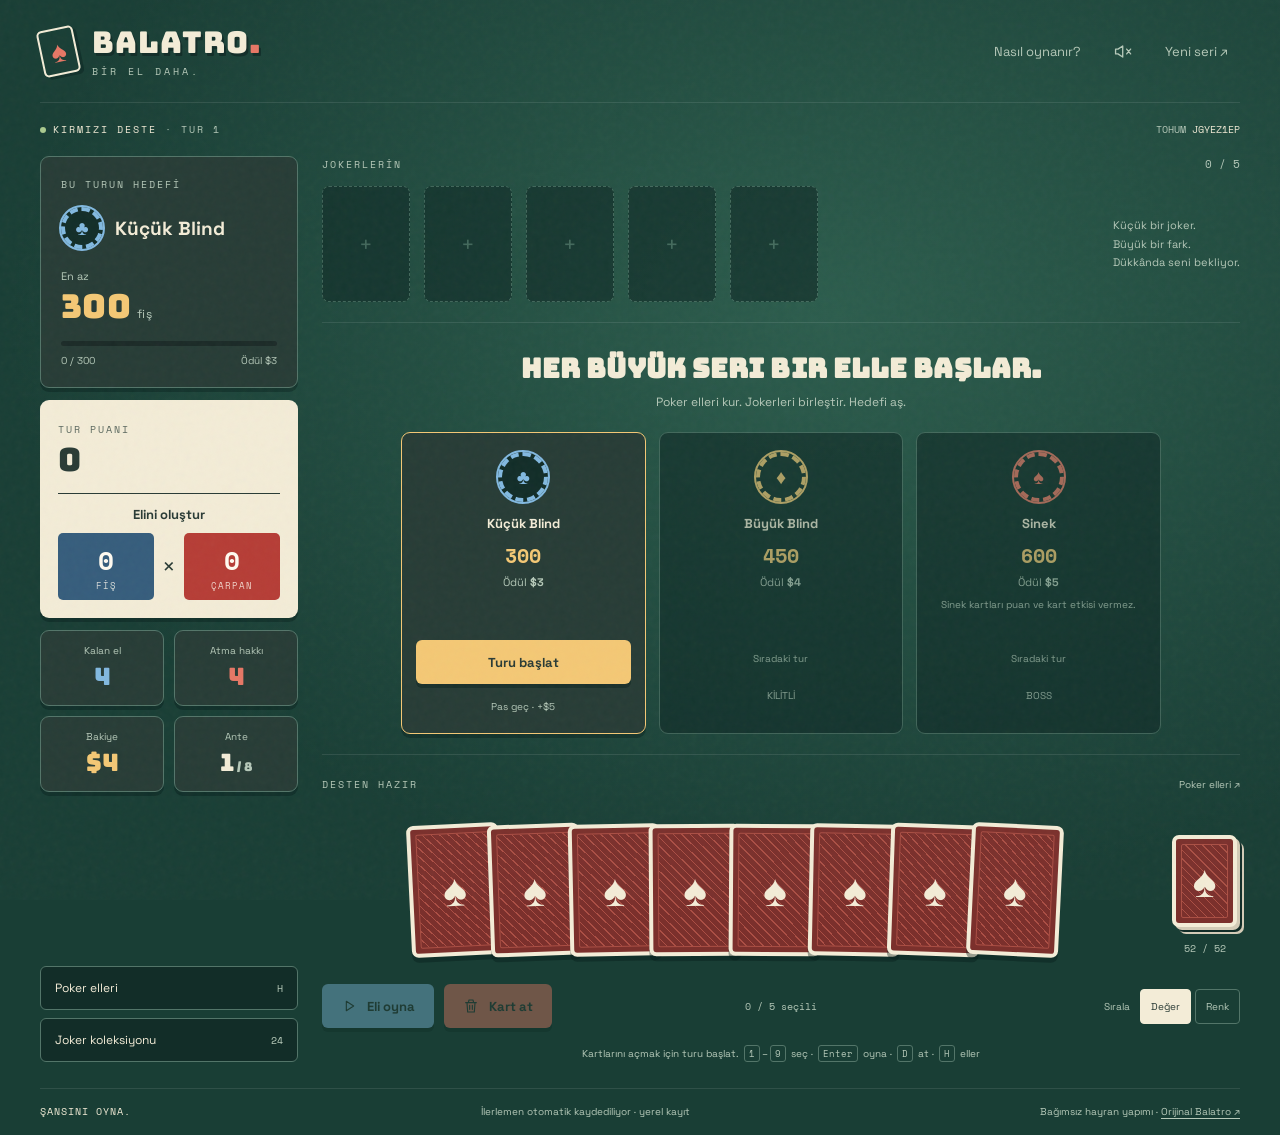
==== balatro/index.html @ d5868977 "Add Turkish Balatro-inspired game at /balatro" ====
<!doctype html>
<html lang="tr">
<head>
  <meta charset="utf-8">
  <meta name="viewport" content="width=device-width, initial-scale=1">
  <meta name="theme-color" content="#193e35">
  <meta name="description" content="Poker elleri kur, jokerleri birleştir, hedefleri aş. Balatro'dan esinlenen, Türkçe ve ücretsiz bir tarayıcı oyunu.">
  <title>Balatro — Bir el daha.</title>
  <link rel="icon" href="./favicon.svg" type="image/svg+xml">
  <link rel="preconnect" href="https://fonts.googleapis.com">
  <link rel="preconnect" href="https://fonts.gstatic.com" crossorigin>
  <link href="https://fonts.googleapis.com/css2?family=Bungee&family=Space+Grotesk:wght@400;500;600;700&family=Space+Mono:wght@400;700&display=swap" rel="stylesheet">
  <link rel="stylesheet" href="./style.css">
  <script type="module" src="./app.js"></script>
</head>
<body>
  <div class="grain" aria-hidden="true"></div>
  <div id="app"></div>
  <div id="toast" role="status" aria-live="polite"></div>
  <dialog id="modal" aria-labelledby="modal-title"></dialog>
  <noscript>Oynamak için tarayıcında JavaScript'i etkinleştir.</noscript>
</body>
</html>
---- balatro/style.css ----
/* Hallmark · genre: playful · structure: game table · theme: bespoke felt & paper
 * audience: poker roguelike players · use: play a run · tone: tactile arcade
 * pre-emit critique: P4 H5 E4 S5 R4 V5 */
:root {
  --color-bg: #193e35; --color-felt: #245245; --color-felt-light: #2c5d4d; --color-deep: #122d28;
  --color-panel: #273c36; --color-panel-dark: #1b2a27; --color-border: #537569; --color-line: #ffffff19;
  --color-paper: #f3ecd7; --color-paper-dim: #d3cbb7; --color-ink: #293b35; --color-muted: #b6c9b9;
  --color-coral: #e67765; --color-red: #b63d36; --color-red-deep: #7b302c; --color-blue: #82b9e0;
  --color-blue-deep: #365d7c; --color-gold: #f4c875; --color-gold-deep: #8a6232; --color-green: #a9c98e;
  --color-green-deep: #415d42; --color-violet: #baabd8; --color-violet-deep: #5e4c78;
  --color-shadow: #061b1860; --color-modal: #10221de6; --color-white: #fffaf0;
  --font-display: 'Bungee', 'Arial Black', sans-serif; --font-body: 'Space Grotesk', 'Segoe UI', sans-serif;
  --font-mono: 'Space Mono', Consolas, monospace; --radius: 9px; --ease: cubic-bezier(.2,.7,.3,1);
}
* { box-sizing: border-box; }
html, body { margin: 0; min-height: 100%; overflow-x: clip; }
body { background: var(--color-bg); color: var(--color-paper); font-family: var(--font-body); font-size: 15px; }
body::before { content: ''; position: fixed; inset: 0; z-index: -1; background: radial-gradient(ellipse at 65% 35%, var(--color-felt-light), var(--color-bg) 70%); }
.grain { position: fixed; inset: 0; pointer-events: none; opacity: .06; z-index: 20; background-image: url("data:image/svg+xml,%3Csvg viewBox='0 0 180 180' xmlns='http://www.w3.org/2000/svg'%3E%3Cfilter id='n'%3E%3CfeTurbulence type='fractalNoise' baseFrequency='.8' numOctaves='3' stitchTiles='stitch'/%3E%3C/filter%3E%3Cpath fill='white' filter='url(%23n)' opacity='.6' d='M0 0h180v180H0z'/%3E%3C/svg%3E"); }
button, input { font: inherit; }
button { cursor: pointer; -webkit-tap-highlight-color: transparent; }
button:disabled { cursor: not-allowed; opacity: .42; }
button:focus-visible, a:focus-visible, input:focus-visible { outline: 3px solid var(--color-gold); outline-offset: 5px; }
button { transition: background .18s, transform .18s var(--ease), box-shadow .18s; }
button:active:not(:disabled) { transform: translateY(2px); }
a { color: inherit; }
h1, h2, h3, p { margin: 0; }
h1, h2, h3 { font-style: normal; overflow-wrap: anywhere; }
svg { display: block; }
.shell { max-width: 1500px; margin: auto; padding: 24px 40px 16px; min-height: 100svh; display: flex; flex-direction: column; }
.topbar { display: flex; align-items: center; justify-content: space-between; gap: 20px; padding-bottom: 23px; border-bottom: 1px solid var(--color-line); }
.brand { display: flex; align-items: center; gap: 15px; }
.brand-mark { width: 37px; height: 47px; border: 2px solid var(--color-paper); border-radius: 5px; transform: rotate(-12deg); display: grid; place-items: center; font-size: 29px; color: var(--color-coral); box-shadow: 3px 3px 0 var(--color-shadow); }
.wordmark { font-family: var(--font-display); font-size: 30px; letter-spacing: 1px; line-height: 1.2; text-shadow: 2px 3px 0 var(--color-deep); }
.brand-sub { font-family: var(--font-mono); font-size: 10px; letter-spacing: 3px; color: var(--color-muted); margin-top: 4px; }
.top-actions { display: flex; align-items: center; gap: 8px; }
.mobile-label { display: none; }
.top-link { border: none; background: none; color: var(--color-muted); padding: 10px 12px; min-height: 44px; font-size: 13px; white-space: nowrap; }
.top-link:hover { color: var(--color-paper); background: var(--color-line); border-radius: 5px; }
.top-link.icon-btn { display: grid; place-items: center; width: 44px; padding: 10px; }
.top-link svg { width: 19px; height: 19px; }
.live-dot { display: inline-block; width: 6px; height: 6px; border-radius: 50%; background: var(--color-green); margin-right: 7px; }
.runbar { display: flex; align-items: center; justify-content: space-between; gap: 12px; padding: 19px 0; font-size: 12px; }
.eyebrow { color: var(--color-muted); font-family: var(--font-mono); font-size: 10px; letter-spacing: 2px; text-transform: uppercase; }
.runbar .seed { color: var(--color-muted); font-family: var(--font-mono); font-size: 10px; }
.runbar strong { color: var(--color-paper); font-weight: 500; }
.workspace { display: grid; grid-template-columns: 258px minmax(0, 1fr); gap: 24px; flex: 1; }
.sidebar { display: flex; flex-direction: column; gap: 12px; }
.panel { background: var(--color-panel); border: 1px solid var(--color-border); border-radius: var(--radius); box-shadow: 0 4px 0 var(--color-shadow); }
.blind-panel { padding: 20px; position: relative; overflow: hidden; }
.blind-label { font-family: var(--font-mono); font-size: 10px; letter-spacing: 2px; color: var(--color-muted); margin-bottom: 15px; }
.blind-title { display: flex; align-items: center; gap: 12px; font-size: 19px; font-weight: 700; margin-bottom: 20px; }
.chip { width: 42px; height: 42px; display: grid; place-items: center; border: 4px dashed currentColor; outline: 2px solid currentColor; border-radius: 50%; flex-shrink: 0; color: var(--color-blue); font-weight: 700; font-size: 20px; background: var(--color-deep); }
.chip.big { color: var(--color-gold); }
.chip.boss { color: var(--color-coral); }
.target-label { color: var(--color-muted); font-size: 11px; }
.target-number { font-family: var(--font-display); font-size: 33px; color: var(--color-gold); line-height: 1.4; letter-spacing: .3px; }
.target-number small { font: 12px var(--font-body); color: var(--color-muted); margin-left: 6px; }
.progress { height: 5px; border-radius: 8px; background: var(--color-panel-dark); overflow: hidden; margin: 12px 0 8px; }
.progress > div { height: 100%; background: var(--color-gold); width: var(--progress); transition: width .55s var(--ease); }
.progress-copy { display: flex; justify-content: space-between; color: var(--color-muted); font-size: 10px; }
.score-panel { background: var(--color-paper); color: var(--color-ink); border-radius: var(--radius); padding: 18px; box-shadow: 0 4px 0 var(--color-shadow); }
.score-panel .eyebrow { color: var(--color-ink); opacity: .75; }
.score-number { font-family: var(--font-display); font-size: 32px; margin: 2px 0 12px; line-height: 1.3; }
.hand-name { text-align: center; font-weight: 700; font-size: 13px; border-top: 1px solid var(--color-ink); padding-top: 12px; }
.hand-name span { opacity: .6; font-size: 10px; margin-left: 4px; }
.formula { display: grid; grid-template-columns: minmax(0, 1fr) 22px minmax(0, 1fr); align-items: center; text-align: center; gap: 4px; margin-top: 10px; }
.formula .value { border-radius: 5px; background: var(--color-blue-deep); color: var(--color-white); font: 700 26px var(--font-mono); padding: 8px 2px; }
.formula .value.mult { background: var(--color-red); }
.formula small { display: block; font: 9px var(--font-mono); letter-spacing: 1px; opacity: .8; }
.formula .times { font-size: 22px; }
.resources { display: grid; grid-template-columns: repeat(2, minmax(0, 1fr)); gap: 10px; }
.resource { padding: 13px 12px; text-align: center; }
.resource .label { display: block; color: var(--color-muted); font-size: 10px; margin-bottom: 4px; }
.resource .number { font: 24px var(--font-display); color: var(--color-blue); }
.resource.discards .number { color: var(--color-coral); }
.resource.money .number { color: var(--color-gold); }
.resource.ante .number { color: var(--color-paper); }
.resource .number small { font-size: 12px; color: var(--color-muted); }
.side-bottom { margin-top: auto; padding-top: 10px; display: flex; flex-direction: column; gap: 8px; }
.outline-btn { color: var(--color-paper); border: 1px solid var(--color-border); background: var(--color-deep); border-radius: 6px; padding: 11px 14px; min-height: 44px; white-space: nowrap; font-size: 12px; display: flex; align-items: center; justify-content: space-between; gap: 12px; }
.outline-btn:hover { background: var(--color-panel); border-color: var(--color-muted); }
.outline-btn small { color: var(--color-muted); font-family: var(--font-mono); font-size: 10px; }
.table { display: flex; flex-direction: column; min-width: 0; }
.zone-header { display: flex; align-items: center; justify-content: space-between; gap: 12px; margin-bottom: 14px; }
.zone-header .count { font-family: var(--font-mono); font-size: 11px; color: var(--color-muted); }
.joker-zone { min-height: 162px; padding: 0 0 20px; border-bottom: 1px solid var(--color-line); }
.joker-row { display: flex; gap: 14px; align-items: stretch; }
.joker-slot { width: 88px; min-height: 116px; border: 1px dashed var(--color-border); border-radius: 7px; color: var(--color-border); display: grid; place-items: center; font-size: 22px; background: var(--color-deep); opacity: .65; }
.joker-card { width: 88px; height: 116px; border: 4px solid var(--color-paper); border-radius: 7px; position: relative; padding: 0; flex-shrink: 0; color: var(--color-ink); background: var(--art-light); box-shadow: 0 4px 0 var(--color-shadow); overflow: hidden; }
.joker-card:hover { transform: translateY(-6px) rotate(-2deg); }
.art-coral { --art-light: var(--color-coral); --art-dark: var(--color-red-deep); }
.art-blue { --art-light: var(--color-blue); --art-dark: var(--color-blue-deep); }
.art-gold { --art-light: var(--color-gold); --art-dark: var(--color-gold-deep); }
.art-green { --art-light: var(--color-green); --art-dark: var(--color-green-deep); }
.art-violet { --art-light: var(--color-violet); --art-dark: var(--color-violet-deep); }
.joker-art { width: 100%; height: 100%; color: var(--art-dark); }
.joker-card .joker-corner { position: absolute; left: 4px; top: 3px; font: 7px var(--font-mono); writing-mode: vertical-rl; letter-spacing: 1px; }
.joker-hint { margin-left: auto; align-self: center; max-width: 165px; color: var(--color-muted); font-size: 11px; line-height: 1.7; padding-left: 10px; }
.play-zone { flex: 1; min-height: 268px; display: flex; align-items: center; justify-content: center; padding: 27px 0 20px; position: relative; }
.blind-select { width: 100%; }
.section-heading { text-align: center; margin-bottom: 20px; }
.section-heading h1, .section-heading h2 { font-family: var(--font-display); font-size: 27px; letter-spacing: .1px; }
.section-heading p { font-size: 12px; color: var(--color-muted); margin-top: 7px; line-height: 1.6; }
.blind-options { display: grid; grid-template-columns: repeat(3, minmax(0, 1fr)); gap: 13px; max-width: 760px; margin: auto; }
.blind-option { border: 1px solid var(--color-border); border-radius: 9px; background: var(--color-deep); text-align: center; padding: 19px 14px 13px; position: relative; }
.blind-option.current { border-color: var(--color-gold); background: var(--color-panel); box-shadow: 0 4px 0 var(--color-shadow); }
.blind-option.future { opacity: .65; }
.blind-option.done { opacity: .5; }
.blind-option .chip { margin: 0 auto 13px; width: 50px; height: 50px; }
.blind-option h3 { font-size: 13px; font-weight: 700; }
.blind-option .blind-target { font-family: var(--font-mono); font-size: 20px; font-weight: 700; margin-top: 9px; color: var(--color-gold); }
.blind-option .blind-reward { color: var(--color-muted); font-size: 11px; margin: 5px 0 15px; }
.blind-option .boss-desc { font-size: 10px; line-height: 1.6; color: var(--color-muted); min-height: 33px; margin: -7px 0 10px; }
.btn { background: var(--color-paper); color: var(--color-ink); border: none; border-radius: 6px; min-height: 44px; padding: 11px 19px; font-weight: 700; font-size: 13px; white-space: nowrap; box-shadow: 0 4px 0 var(--color-shadow); display: inline-flex; align-items: center; justify-content: center; gap: 10px; }
.btn:hover:not(:disabled) { background: var(--color-white); transform: translateY(-2px); box-shadow: 0 6px 0 var(--color-shadow); }
.btn.primary { background: var(--color-gold); }
.btn.primary:hover:not(:disabled) { background: var(--color-paper); }
.btn.play { background: var(--color-blue); }
.btn.danger { background: var(--color-coral); }
.btn.full { width: 100%; }
.btn svg { width: 16px; height: 16px; }
.skip { min-height: 36px; padding: 8px 0 0; font-size: 10px; color: var(--color-muted); background: none; border: none; }
.skip:hover { color: var(--color-gold); }
.locked-label { font-size: 10px; padding: 12px 0; color: var(--color-muted); }
.play-watermark { position: absolute; opacity: .065; font: 170px var(--font-display); color: var(--color-paper); transform: rotate(-12deg); pointer-events: none; }
.playing-center { width: 100%; text-align: center; position: relative; }
.played-cards { display: flex; justify-content: center; gap: 9px; margin: 0 0 20px; }
.played-cards .playing-card { width: 77px; height: 108px; cursor: default; }
.center-prompt { font-family: var(--font-display); font-size: 23px; margin-bottom: 8px; }
.center-sub { font-size: 12px; color: var(--color-muted); line-height: 1.7; }
.score-pop { color: var(--color-gold); font-family: var(--font-display); font-size: 44px; animation: score-in .4s var(--ease); }
.last-hand { color: var(--color-muted); font-size: 12px; margin-top: 7px; }
.effects-list { display: flex; flex-wrap: wrap; justify-content: center; gap: 5px; margin: 12px auto; max-width: 600px; }
.effect-tag { font-family: var(--font-mono); font-size: 9px; color: var(--color-gold); border: 1px solid var(--color-border); border-radius: 4px; padding: 5px 8px; background: var(--color-deep); }
.boss-warning { padding: 9px 12px; border: 1px solid var(--color-coral); border-radius: 5px; color: var(--color-paper); font-size: 11px; text-align: center; margin-bottom: 20px; background: var(--color-deep); }
.hand-zone { border-top: 1px solid var(--color-line); padding-top: 17px; }
.hand-zone .zone-header { margin-bottom: 28px; }
.hand-wrap { display: flex; align-items: flex-end; justify-content: center; gap: 22px; }
.hand-cards { display: flex; align-items: center; justify-content: center; min-width: 0; flex: 1; padding: 0 10px 8px; }
.playing-card { --tilt: 0deg; width: 92px; height: 132px; border: 2px solid var(--color-paper-dim); border-radius: 7px; background: var(--color-paper); color: var(--color-ink); flex-shrink: 0; position: relative; box-shadow: 0 5px 0 var(--color-shadow); padding: 0; transform: translateY(0) rotate(var(--tilt)); user-select: none; transition: transform .2s var(--ease), box-shadow .2s; }
.hand-cards .playing-card + .playing-card { margin-left: -12px; }
.hand-cards .playing-card { flex-shrink: 1; min-width: 0; }
.playing-card.red { color: var(--color-red); }
.playing-card:hover:not(:disabled) { transform: translateY(-10px) rotate(var(--tilt)); z-index: 2; }
.playing-card.selected { transform: translateY(-22px) rotate(var(--tilt)); border-color: var(--color-gold); box-shadow: 0 0 0 2px var(--color-gold), 0 8px 0 var(--color-shadow); z-index: 3; }
.playing-card.selected:hover { transform: translateY(-25px) rotate(var(--tilt)); }
.card-corner { position: absolute; left: 7px; top: 5px; display: flex; flex-direction: column; align-items: center; font: 700 22px var(--font-mono); line-height: 1.1; }
.card-corner small { font-size: 16px; }
.card-corner.bottom { left: auto; top: auto; right: 7px; bottom: 5px; transform: rotate(180deg); }
.card-pip { position: absolute; inset: 0; display: grid; place-items: center; font-size: 48px; line-height: 1; pointer-events: none; }
.card-pip.face { font-family: var(--font-display); font-size: 39px; opacity: .9; }
.card-check { position: absolute; right: 5px; top: 5px; background: var(--color-gold); color: var(--color-ink); border-radius: 50%; width: 17px; height: 17px; display: grid; place-items: center; font-size: 11px; }
.playing-card.debuffed { filter: saturate(.1); background: var(--color-paper-dim); }
.debuff-line { position: absolute; left: 15%; top: 49%; width: 70%; height: 3px; background: var(--color-red); transform: rotate(-35deg); }
.enhancement { position: absolute; left: 0; bottom: 3px; width: 100%; text-align: center; font: 7px var(--font-mono); color: var(--color-ink); }
.playing-card.enhanced { border: 3px double var(--color-gold-deep); }
.card-back { background: var(--color-red-deep); border: 4px solid var(--color-paper); overflow: hidden; }
.card-back::before { content: ''; position: absolute; inset: 5px; border: 1px solid var(--color-coral); background: repeating-linear-gradient(45deg, transparent, transparent 5px, var(--color-coral) 5px, var(--color-coral) 6px); opacity: .45; border-radius: 2px; }
.card-back::after { content: '♠'; position: absolute; inset: 0; display: grid; place-items: center; font-size: 45px; color: var(--color-paper); }
.deck-pile { width: 71px; flex-shrink: 0; text-align: center; padding-bottom: 8px; }
.deck-pile .playing-card { width: 65px; height: 92px; box-shadow: 3px 3px 0 var(--color-paper-dim), 5px 5px 0 var(--color-deep), 7px 7px 0 var(--color-paper-dim); }
.deck-pile .deck-count { font: 10px var(--font-mono); color: var(--color-muted); margin-top: 14px; }
.deck-pile .playing-card:hover { transform: translateY(-3px); }
.hand-controls { display: grid; grid-template-columns: minmax(0, 1fr) auto minmax(0, 1fr); align-items: center; gap: 14px; padding: 20px 0 9px; }
.hand-actions { display: flex; gap: 10px; }
.hand-controls .selection-count { font: 10px var(--font-mono); color: var(--color-muted); white-space: nowrap; }
.sort-control { display: flex; justify-content: flex-end; align-items: center; gap: 4px; }
.sort-control span { font-size: 10px; color: var(--color-muted); margin-right: 6px; }
.sort-btn { background: none; color: var(--color-muted); border: 1px solid var(--color-border); border-radius: 4px; font-size: 10px; min-height: 35px; padding: 6px 10px; }
.sort-btn.active { color: var(--color-ink); background: var(--color-paper); border-color: var(--color-paper); }
.hint-line { font-size: 10px; text-align: center; color: var(--color-muted); margin: 8px 0 0; line-height: 1.7; }
kbd { font: 9px var(--font-mono); border: 1px solid var(--color-border); padding: 1px 4px; border-radius: 3px; margin: 0 2px; }
.footer { display: flex; align-items: center; justify-content: space-between; gap: 12px; border-top: 1px solid var(--color-line); padding-top: 15px; margin-top: 26px; color: var(--color-muted); font-size: 10px; }
.footer a { text-underline-offset: 3px; }
.footer .tagline { font-family: var(--font-mono); letter-spacing: 1px; color: var(--color-paper); }
.settlement { width: min(360px, 100%); text-align: center; }
.settlement h2 { font: 27px var(--font-display); color: var(--color-gold); margin-bottom: 5px; }
.settlement .receipt { padding: 17px 0; margin: 14px 0; border-top: 1px dashed var(--color-border); border-bottom: 1px dashed var(--color-border); }
.receipt-row { display: flex; justify-content: space-between; padding: 6px 0; font-size: 13px; }
.receipt-row span { color: var(--color-muted); }
.receipt-row.total { border-top: 1px solid var(--color-border); margin-top: 10px; padding-top: 13px; font-size: 20px; font-weight: 700; color: var(--color-gold); }
.receipt-row.total span { color: var(--color-paper); font-size: 13px; align-self: center; }
.shop { width: 100%; align-self: start; }
.shop-heading { display: flex; justify-content: space-between; align-items: center; gap: 10px; margin-bottom: 20px; }
.shop-heading h2 { font: 27px var(--font-display); }
.shop-heading p { color: var(--color-muted); font-size: 11px; margin-top: 5px; }
.shop-actions { display: flex; gap: 8px; }
.shop-grid { display: grid; grid-template-columns: repeat(3, minmax(0, 1fr)); gap: 12px; }
.shop-item { background: var(--color-deep); border: 1px solid var(--color-border); border-radius: 7px; padding: 13px; display: flex; flex-direction: column; align-items: center; min-width: 0; text-align: center; }
.shop-item .joker-card { width: 72px; height: 96px; margin: 2px 0 10px; }
.shop-item h3 { font-size: 12px; margin-bottom: 5px; }
.shop-item p { color: var(--color-muted); font-size: 10px; line-height: 1.6; flex: 1; margin-bottom: 10px; }
.shop-item .btn { min-height: 37px; font-size: 11px; padding: 8px 12px; width: 100%; }
.shop-item.sold { opacity: .4; }
.item-art { height: 96px; width: 72px; margin: 2px 0 10px; display: grid; place-items: center; border-radius: 6px; background: var(--color-blue-deep); border: 3px solid var(--color-paper); color: var(--color-paper); position: relative; overflow: hidden; }
.planet-art::before { content: ''; width: 40px; height: 40px; border-radius: 50%; border: 2px solid var(--color-gold); box-shadow: inset -12px -4px 0 var(--color-deep); background: var(--color-coral); }
.planet-art::after { content: ''; position: absolute; width: 62px; height: 16px; border: 2px solid var(--color-gold); border-radius: 50%; transform: rotate(-30deg); }
.tarot-art { background: var(--color-violet-deep); font: 25px var(--font-display); color: var(--color-gold); border: 4px double var(--color-gold); }
.tarot-art::after { content: '✦'; position: absolute; top: 5px; left: 7px; font-size: 12px; }
.voucher-art { background: var(--color-gold); color: var(--color-ink); border: 2px dashed var(--color-gold-deep); font: 30px var(--font-display); }
.pack-art { background: var(--color-red-deep); border: 3px double var(--color-gold); font: 36px var(--font-display); color: var(--color-gold); transform: rotate(4deg); }
.end-state { text-align: center; max-width: 500px; }
.end-state h2 { font: 42px var(--font-display); color: var(--color-coral); }
.end-state.win h2 { color: var(--color-gold); }
.end-state p { color: var(--color-muted); font-size: 13px; margin: 12px 0 22px; line-height: 1.8; }
.end-stats { display: flex; gap: 24px; justify-content: center; margin: 0 0 25px; }
.end-stat strong { display: block; font: 22px var(--font-mono); color: var(--color-gold); }
.end-stat span { font-size: 10px; color: var(--color-muted); }
dialog { color: var(--color-paper); background: var(--color-panel-dark); border: 1px solid var(--color-border); border-radius: 12px; padding: 0; width: min(720px, calc(100% - 28px)); max-height: min(85svh, 850px); box-shadow: 0 25px 100px var(--color-shadow); }
dialog::backdrop { background: var(--color-modal); }
.modal-head { padding: 22px 26px 15px; border-bottom: 1px solid var(--color-line); display: flex; justify-content: space-between; align-items: center; gap: 15px; position: sticky; top: 0; background: var(--color-panel-dark); z-index: 5; }
.modal-head h2 { font: 21px var(--font-display); }
.close-btn { background: var(--color-panel); border: 1px solid var(--color-border); color: var(--color-paper); border-radius: 5px; width: 44px; height: 44px; font-size: 25px; flex-shrink: 0; }
.modal-body { padding: 24px 26px; }
.modal-body > p { font-size: 13px; line-height: 1.8; color: var(--color-muted); margin-bottom: 18px; }
.help-steps { display: grid; gap: 20px; }
.help-step { display: grid; grid-template-columns: 32px minmax(0, 1fr); gap: 15px; }
.help-step > span { width: 32px; height: 32px; border: 1px solid var(--color-border); border-radius: 50%; display: grid; place-items: center; color: var(--color-gold); font-family: var(--font-mono); }
.help-step h3 { font-size: 15px; margin-bottom: 5px; }
.help-step p { color: var(--color-muted); font-size: 12px; line-height: 1.8; }
.help-step b { color: var(--color-paper); }
.help-formula { text-align: center; font: 22px var(--font-display); color: var(--color-gold); padding: 22px 0; }
.hands-table { width: 100%; border-collapse: collapse; font-size: 12px; }
.hands-table th { text-align: left; color: var(--color-muted); font-weight: 400; font-size: 10px; padding: 0 6px 12px; }
.hands-table td { border-top: 1px solid var(--color-line); padding: 12px 6px; }
.hands-table .hand-example { font: 10px var(--font-mono); color: var(--color-muted); }
.hands-table .level { font: 10px var(--font-mono); color: var(--color-gold); }
.deck-choice { display: grid; grid-template-columns: repeat(2, minmax(0, 1fr)); gap: 12px; margin-bottom: 22px; }
.deck-option { min-height: 100px; border: 1px solid var(--color-border); border-radius: 7px; background: var(--color-panel); color: var(--color-paper); display: flex; align-items: center; text-align: left; gap: 15px; padding: 16px; }
.deck-option.active { border: 2px solid var(--color-gold); padding: 15px; }
.mini-deck { width: 33px; height: 48px; border: 3px solid var(--color-paper); background: var(--art-dark); color: var(--art-light); border-radius: 4px; display: grid; place-items: center; font-size: 22px; flex-shrink: 0; box-shadow: 3px 3px 0 var(--color-shadow); }
.deck-option strong { font-size: 12px; display: block; }
.deck-option small { font-size: 10px; color: var(--color-muted); display: block; line-height: 1.7; margin-top: 6px; }
.form-label { display: block; font-size: 11px; color: var(--color-muted); margin: 0 0 8px; }
.seed-input { width: 100%; background: var(--color-deep); color: var(--color-paper); border: 1px solid var(--color-border); border-radius: 5px; min-height: 44px; padding: 12px; font-family: var(--font-mono); text-transform: uppercase; margin-bottom: 15px; }
.seed-input::placeholder { color: var(--color-muted); opacity: .7; }
.new-run-warning { font-size: 11px !important; margin-bottom: 15px !important; }
.collection { display: grid; grid-template-columns: repeat(3, minmax(0, 1fr)); gap: 12px; }
.collection-item { text-align: center; border: 1px solid var(--color-border); border-radius: 7px; padding: 15px 10px; }
.collection-item .joker-card { margin: 0 auto 10px; }
.collection-item h3 { font-size: 12px; margin-bottom: 5px; }
.collection-item p { color: var(--color-muted); font-size: 10px; line-height: 1.7; }
.collection-item .rarity { display: block; color: var(--color-gold); font-size: 9px; margin-top: 8px; }
.deck-preview { display: grid; grid-template-columns: repeat(8, minmax(0, 1fr)); gap: 8px; }
.deck-preview .playing-card { width: 100%; height: auto; aspect-ratio: .7; }
.deck-preview .card-corner { font-size: 14px; left: 4px; top: 4px; }
.deck-preview .card-corner small { font-size: 11px; }
.deck-preview .card-corner.bottom { right: 4px; bottom: 4px; left: auto; top: auto; }
.deck-preview .card-pip { font-size: 25px; }
.deck-preview .playing-card.drawn { opacity: .35; }
.modal-joker { display: flex; gap: 25px; align-items: center; }
.modal-joker .joker-card { width: 120px; height: 165px; flex-shrink: 0; }
.modal-joker p { color: var(--color-muted); font-size: 14px; line-height: 1.8; }
.joker-management { display: flex; gap: 8px; margin-top: 20px; flex-wrap: wrap; }
#toast { position: fixed; left: 50%; bottom: 30px; transform: translate(-50%, 30px); opacity: 0; pointer-events: none; background: var(--color-paper); color: var(--color-ink); border-radius: 6px; font-size: 13px; padding: 14px 22px; box-shadow: 0 8px 30px var(--color-shadow); z-index: 100; width: max-content; max-width: calc(100% - 30px); text-align: center; transition: opacity .2s, transform .2s; }
#toast.visible { opacity: 1; transform: translate(-50%, 0); }
.save-note { color: var(--color-muted); font-size: 10px; }
@keyframes score-in { from { transform: scale(.8) translateY(10px); opacity: 0; } to { transform: scale(1) translateY(0); opacity: 1; } }
@keyframes card-deal { from { transform: translateY(25px) rotate(5deg); opacity: 0; } to { transform: translateY(0) rotate(var(--tilt)); opacity: 1; } }
.dealing .playing-card { animation: card-deal .35s var(--ease) both; animation-delay: calc(var(--i) * 35ms); }
@media (min-width: 1500px) { .shell { padding-top: 38px; } .play-zone { min-height: 350px; } .playing-card { width: 101px; height: 145px; } }
@media (max-width: 1190px) { .shell { padding: 20px 24px 15px; } .workspace { grid-template-columns: 225px minmax(0, 1fr); gap: 20px; } .joker-hint { display: none; } .hand-cards .playing-card + .playing-card { margin-left: -25px; } .hand-controls { grid-template-columns: minmax(0, 1fr) auto; } .hand-controls .selection-count { display: none; } .hand-wrap { gap: 12px; } .playing-card { width: 81px; height: 119px; } .blind-option { padding-left: 10px; padding-right: 10px; } .blind-option .btn { padding: 10px 15px; } .joker-row { gap: 10px; } .joker-slot, .joker-card { width: 78px; min-height: 106px; height: 106px; } }
@media (max-width: 900px) { .workspace { grid-template-columns: 193px minmax(0, 1fr); gap: 15px; } .blind-panel { padding: 16px; } .blind-title { font-size: 16px; gap: 9px; } .target-number { font-size: 27px; } .joker-card, .joker-slot { width: 69px; height: 97px; min-height: 97px; } .joker-row { gap: 9px; flex-wrap: wrap; } .joker-zone { min-height: 140px; } .hand-cards .playing-card + .playing-card { margin-left: -38px; } .deck-pile { width: 48px; } .deck-pile .playing-card { width: 44px; height: 65px; } .deck-pile .playing-card::after { font-size: 28px; } .hand-controls .btn { padding: 11px 13px; font-size: 12px; } .sort-control span { display: none; } .blind-options { gap: 8px; } .blind-option .chip { width: 37px; height: 37px; font-size: 17px; } .blind-option h3 { font-size: 11px; } .blind-option .blind-target { font-size: 16px; } .blind-option .boss-desc { font-size: 9px; } .blind-option .btn { padding: 10px 9px; font-size: 11px; } .section-heading h1 { font-size: 22px; } .shop-grid { grid-template-columns: repeat(2, minmax(0, 1fr)); } .shop-heading { align-items: flex-start; } .shop-actions { flex-direction: column; } }
@media (max-width: 700px) {
  .desktop-label { display: none; } .mobile-label { display: inline; font-size: 18px; } .top-link[data-action="help"] { min-width: 32px; }
  .shell { padding: 16px 16px 14px; } .topbar { padding-bottom: 16px; gap: 8px; }
  .wordmark { font-size: 25px; } .brand-mark { width: 29px; height: 38px; font-size: 23px; } .brand { gap: 10px; } .brand-sub { font-size: 8px; letter-spacing: 2px; }
  .top-actions { gap: 0; } .top-link { padding: 9px; font-size: 11px; } .top-link.new-game { border: 1px solid var(--color-border); border-radius: 5px; margin-left: 3px; }
  .runbar { padding: 14px 0; } .runbar .seed { font-size: 9px; } .eyebrow { font-size: 9px; }
  .workspace { display: flex; flex-direction: column; gap: 19px; }
  .sidebar { display: grid; grid-template-columns: minmax(0, 1fr) minmax(0, 1fr); gap: 10px; }
  .blind-panel { padding: 12px 13px; grid-column: 1; grid-row: 1; }
  .blind-label { font-size: 8px; letter-spacing: 1.4px; margin-bottom: 8px; } .blind-title { font-size: 13px; gap: 8px; margin-bottom: 9px; }
  .blind-title .chip { width: 26px; height: 26px; border-width: 3px; font-size: 13px; outline-width: 1px; }
  .target-label { font-size: 9px; } .target-number { font-size: 23px; line-height: 1.4; } .target-number small { font-size: 9px; }
  .progress { margin: 7px 0 6px; height: 4px; } .progress-copy { font-size: 8px; }
  .score-panel { grid-column: 2; grid-row: 1; padding: 11px 12px; } .score-panel .eyebrow { font-size: 8px; }
  .score-number { font-size: 24px; margin: 0 0 5px; } .hand-name { padding-top: 6px; font-size: 10px; } .hand-name span { font-size: 8px; }
  .formula { margin-top: 7px; gap: 2px; grid-template-columns: minmax(0,1fr) 16px minmax(0,1fr); } .formula .value { font-size: 17px; padding: 4px 0; } .formula small { font-size: 7px; } .formula .times { font-size: 16px; }
  .resources { grid-column: 1 / -1; grid-template-columns: repeat(4, minmax(0, 1fr)); gap: 8px; }
  .resource { padding: 8px 5px; box-shadow: 0 3px 0 var(--color-shadow); } .resource .label { font-size: 9px; margin-bottom: 2px; } .resource .number { font-size: 20px; } .resource .number small { font-size: 10px; }
  .side-bottom { display: none; }
  .joker-zone { min-height: 0; padding-bottom: 16px; } .zone-header { margin-bottom: 10px; } .zone-header .count { font-size: 10px; }
  .joker-row { gap: 10px; flex-wrap: nowrap; } .joker-slot, .joker-card { width: 56px; height: 77px; min-height: 77px; border-radius: 5px; } .joker-card { border-width: 3px; } .joker-slot { font-size: 16px; }
  .joker-card .joker-corner { font-size: 5px; left: 1px; } .play-zone { min-height: 230px; padding: 20px 0 16px; }
  .section-heading { margin-bottom: 17px; } .section-heading h1, .section-heading h2 { font-size: 21px; } .section-heading p { font-size: 11px; }
  .blind-options { gap: 8px; } .blind-option { padding: 14px 7px 9px; border-radius: 7px; }
  .blind-option .chip { width: 34px; height: 34px; font-size: 15px; margin-bottom: 13px; } .blind-option h3 { font-size: 10px; } .blind-option .blind-target { font-size: 17px; margin-top: 8px; }
  .blind-option .blind-reward { font-size: 9px; margin-bottom: 10px; } .blind-option .boss-desc { display: none; } .blind-option .btn { font-size: 10px; min-height: 37px; width: 100%; padding: 8px 4px; }
  .skip { font-size: 9px; min-height: 35px; } .locked-label { font-size: 9px; padding: 11px 0; }
  .hand-zone { padding-top: 13px; } .hand-zone .zone-header { margin-bottom: 30px; }
  .hand-wrap { gap: 9px; } .playing-card { width: 65px; height: 96px; border-radius: 5px; } .hand-cards { padding-left: 0; padding-right: 0; }
  .hand-cards .playing-card + .playing-card { margin-left: -30px; } .card-corner { font-size: 16px; left: 5px; top: 4px; } .card-corner small { font-size: 12px; }
  .card-corner.bottom { right: 5px; bottom: 4px; } .card-pip { font-size: 34px; } .card-pip.face { font-size: 28px; } .card-check { width: 13px; height: 13px; font-size: 9px; right: 3px; top: 3px; }
  .deck-pile { width: 39px; } .deck-pile .playing-card { width: 34px; height: 53px; border-width: 3px; } .deck-pile .deck-count { font-size: 8px; margin-top: 12px; }
  .deck-pile .playing-card::after { font-size: 22px; } .hand-controls { display: flex; flex-wrap: wrap; justify-content: space-between; gap: 12px; padding-top: 15px; }
  .hand-actions { gap: 8px; } .hand-controls .btn { min-height: 44px; font-size: 12px; padding: 10px 16px; } .sort-btn { font-size: 9px; min-height: 37px; padding: 6px 9px; }
  .hint-line { font-size: 9px; margin-top: 8px; } .desktop-hint { display: none; }
  .footer { margin-top: 20px; font-size: 9px; gap: 10px; align-items: flex-start; line-height: 1.7; } .footer .tagline { white-space: nowrap; font-size: 9px; } .footer .save-note { display: none; }
  .score-pop { font-size: 37px; } .center-prompt { font-size: 20px; } .center-sub { font-size: 11px; } .effects-list { gap: 4px; } .effect-tag { font-size: 8px; padding: 4px 6px; }
  .boss-warning { font-size: 10px; margin-bottom: 15px; } .settlement { max-width: 300px; } .settlement h2 { font-size: 24px; }
  .shop-heading h2 { font-size: 21px; } .shop-heading p { font-size: 10px; } .shop-actions .btn { padding: 9px 12px; font-size: 11px; min-height: 37px; }
  .shop-grid { gap: 10px; } .shop-item { padding: 12px; } .shop-item .joker-card { width: 68px; height: 92px; }
  .modal-head { padding: 15px 17px 12px; } .modal-head h2 { font-size: 18px; } .modal-body { padding: 20px 17px; }
  .deck-choice { gap: 10px; } .deck-option { padding: 12px; gap: 10px; } .deck-option.active { padding: 11px; } .deck-option strong { font-size: 11px; } .deck-option small { font-size: 9px; } .mini-deck { width: 27px; height: 41px; }
  .collection { grid-template-columns: repeat(2, minmax(0, 1fr)); gap: 10px; } .collection-item .joker-card { width: 70px; height: 96px; }
  .hands-table { font-size: 10px; } .hands-table th { font-size: 9px; } .hands-table .hand-example { font-size: 8px; } .hands-table td { padding: 11px 4px; }
  .deck-preview { grid-template-columns: repeat(6, minmax(0, 1fr)); gap: 6px; } .modal-joker { gap: 17px; } .modal-joker .joker-card { width: 100px; height: 140px; } .modal-joker p { font-size: 12px; }
  .end-state h2 { font-size: 30px; } .end-stats { gap: 18px; } .end-stat strong { font-size: 19px; }
}
@media (max-width: 374px) { .shell { padding: 12px 12px 14px; } .wordmark { font-size: 21px; } .brand-mark { display: none; } .top-link { padding: 8px 7px; } .top-link.icon-btn { width: 36px; padding: 8px; } .joker-row { gap: 7px; } .joker-slot,.joker-card { width: 52px; height: 73px; min-height: 73px; } .hand-cards .playing-card + .playing-card { margin-left: -35px; } .hand-controls { justify-content: center; } .hand-controls .btn { padding: 10px 20px; } .sort-control { width: 100%; justify-content: center; } .sort-control span { display: inline; } .target-number { font-size: 21px; } .blind-title { font-size: 12px; } .blind-option h3 { font-size: 9px; } .deck-option { flex-direction: column; text-align: center; } }
@media (prefers-reduced-motion: reduce) { *, *::before, *::after { animation: none !important; transition: none !important; scroll-behavior: auto !important; } }
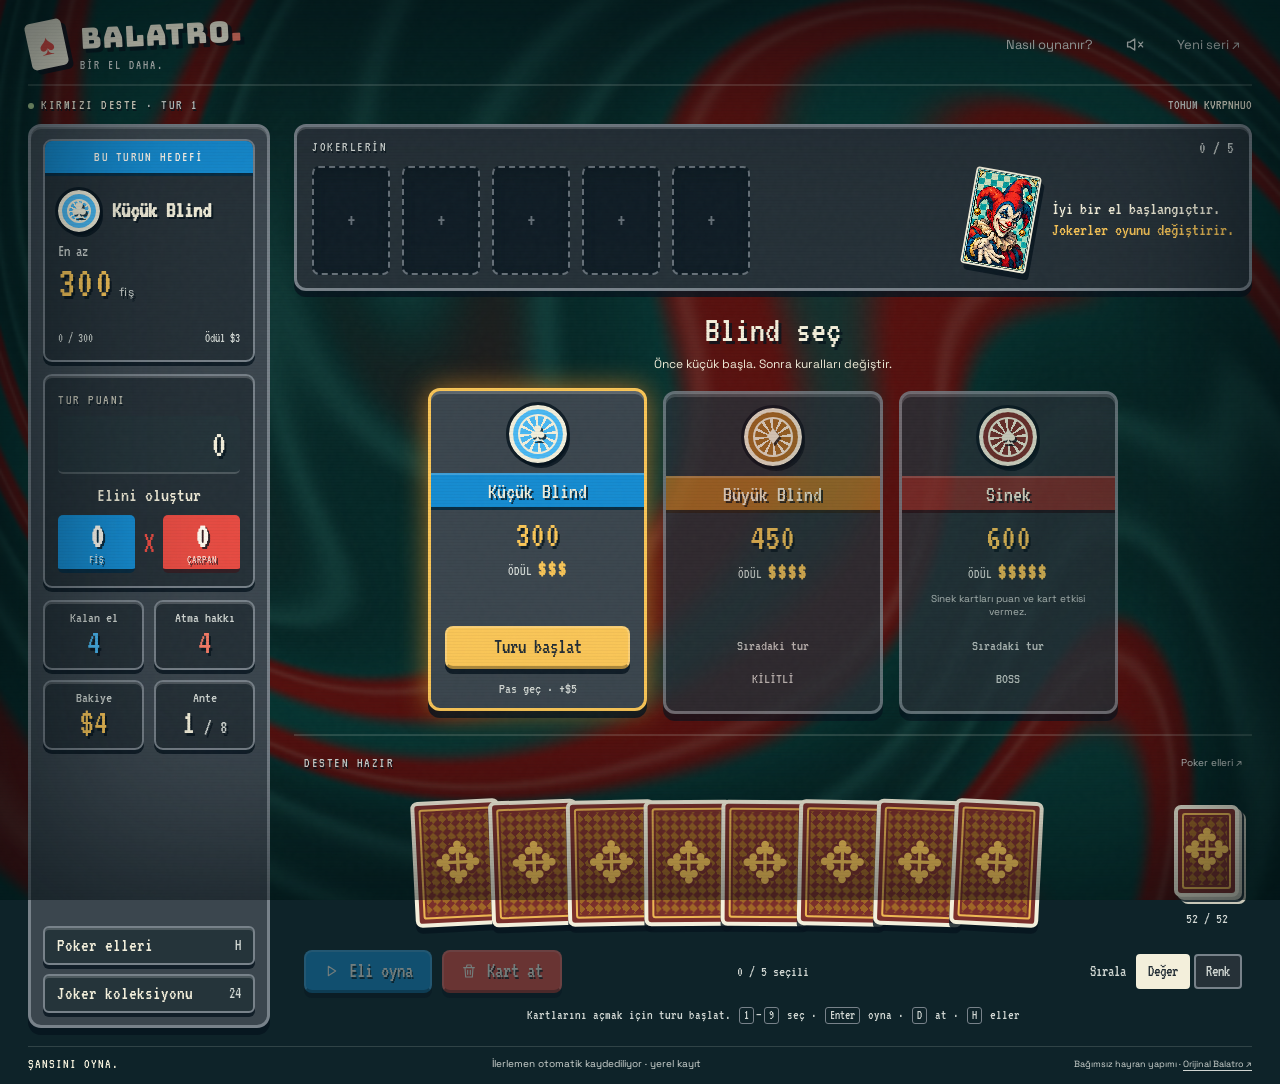
==== commit 4ba36343: "Upgrade Balatro with generated pixel card artwork and animated retro visuals" ====
--- a/balatro/index.html
+++ b/balatro/index.html
@@ -9,11 +9,16 @@
   <link rel="icon" href="./favicon.svg" type="image/svg+xml">
   <link rel="preconnect" href="https://fonts.googleapis.com">
   <link rel="preconnect" href="https://fonts.gstatic.com" crossorigin>
-  <link href="https://fonts.googleapis.com/css2?family=Bungee&family=Space+Grotesk:wght@400;500;600;700&family=Space+Mono:wght@400;700&display=swap" rel="stylesheet">
-  <link rel="stylesheet" href="./style.css">
-  <script type="module" src="./app.js"></script>
+  <link href="https://fonts.googleapis.com/css2?family=Bungee&family=Space+Grotesk:wght@400;500;600;700&family=Space+Mono:wght@400;700&family=VT323&display=swap" rel="stylesheet">
+  <link rel="preload" href="./assets/jokers-atlas.webp" as="image" type="image/webp">
+  <link rel="preload" href="./assets/cards-atlas.webp" as="image" type="image/webp">
+  <link rel="stylesheet" href="./style.css?v=2">
+  <script type="module" src="./ambience.js?v=2"></script>
+  <script type="module" src="./app.js?v=2"></script>
 </head>
 <body>
+  <canvas id="plasma" aria-hidden="true"></canvas>
+  <div class="crt" aria-hidden="true"></div>
   <div class="grain" aria-hidden="true"></div>
   <div id="app"></div>
   <div id="toast" role="status" aria-live="polite"></div>
--- a/balatro/style.css
+++ b/balatro/style.css
@@ -311,3 +311,239 @@
 }
 @media (max-width: 374px) { .shell { padding: 12px 12px 14px; } .wordmark { font-size: 21px; } .brand-mark { display: none; } .top-link { padding: 8px 7px; } .top-link.icon-btn { width: 36px; padding: 8px; } .joker-row { gap: 7px; } .joker-slot,.joker-card { width: 52px; height: 73px; min-height: 73px; } .hand-cards .playing-card + .playing-card { margin-left: -35px; } .hand-controls { justify-content: center; } .hand-controls .btn { padding: 10px 20px; } .sort-control { width: 100%; justify-content: center; } .sort-control span { display: inline; } .target-number { font-size: 21px; } .blind-title { font-size: 12px; } .blind-option h3 { font-size: 9px; } .deck-option { flex-direction: column; text-align: center; } }
 @media (prefers-reduced-motion: reduce) { *, *::before, *::after { animation: none !important; transition: none !important; scroll-behavior: auto !important; } }
+
+/* Visual edition 2 · original generated pixel illustrations, plasma & CRT. */
+:root {
+  --color-bg: #0e2329; --color-felt: #204c4b; --color-felt-light: #37665d;
+  --color-panel: #3b464e; --color-panel-dark: #263138; --color-deep: #25343a;
+  --color-border: #78828a; --color-line: #d5e0d52c; --color-muted: #d0d6d2;
+  --color-paper: #f3efdb; --color-paper-dim: #c7c6b7; --color-ink: #222d35;
+  --color-coral: #f27a66; --color-red: #e74c43; --color-blue: #4ab8f2; --color-blue-deep: #168cd1;
+  --color-gold: #f9c658; --color-gold-deep: #a46e27; --color-shadow: #07151ecc;
+  --color-rim: #ffffff30; --color-dark-rim: #00000050; --color-crt-line: #00000008;
+  --color-vignette: #010b10b0; --font-display: 'VT323', Consolas, monospace;
+  --font-mono: 'VT323', Consolas, monospace; --font-logo: 'Bungee', 'Arial Black', sans-serif;
+}
+body { font-size: 15px; }
+body::before { z-index: -2; background: conic-gradient(from 30deg at 65% 50%, var(--color-bg), var(--color-felt), var(--color-red-deep), var(--color-felt), var(--color-bg)); }
+#plasma { position: fixed; inset: 0; width: 100%; height: 100%; z-index: -1; opacity: 0; transition: opacity .8s; pointer-events: none; }
+#plasma.ready { opacity: 1; }
+.crt { position: fixed; inset: 0; pointer-events: none; z-index: 21; background: repeating-linear-gradient(0deg, var(--color-crt-line) 0px, var(--color-crt-line) 1px, transparent 1px, transparent 3px); box-shadow: inset 0 0 180px 30px var(--color-vignette); }
+.grain { opacity: .035; }
+.shell { padding: 18px 28px 13px; max-width: 1440px; }
+.topbar { padding-bottom: 12px; border-bottom: 2px solid var(--color-line); }
+.wordmark { font-family: var(--font-logo); font-size: 29px; text-shadow: 3px 4px 0 var(--color-shadow); transform: rotate(-3deg); }
+.brand-sub { font-size: 13px; letter-spacing: 2px; margin-top: 6px; }
+.brand-mark { box-shadow: 4px 5px 0 var(--color-shadow); background: var(--color-paper); color: var(--color-red); border-color: var(--color-paper); }
+.runbar { padding: 12px 0; }
+.runbar .seed { font-size: 14px; }
+.eyebrow { font-size: 14px; letter-spacing: 1.5px; text-shadow: 1px 2px 0 var(--color-shadow); }
+.workspace { grid-template-columns: 242px minmax(0, 1fr); gap: 24px; }
+.sidebar { padding: 12px; border-radius: 13px; border: 3px solid var(--color-border); background: var(--color-panel); box-shadow: 0 7px 0 var(--color-shadow), inset 0 2px 0 var(--color-rim); gap: 12px; }
+.panel { border: 2px solid var(--color-border); box-shadow: 0 4px 0 var(--color-shadow), inset 0 2px 0 var(--color-rim); }
+.blind-panel { background: var(--color-panel-dark); padding: 15px 13px; }
+.blind-label { background: var(--color-blue-deep); color: var(--color-white); margin: -15px -13px 14px; padding: 9px 12px; text-align: center; font-size: 14px; letter-spacing: 1.3px; border-bottom: 3px solid var(--color-shadow); }
+body[data-boss="true"] .blind-label { background: var(--color-red-deep); }
+.blind-title { font-family: var(--font-display); font-size: 23px; text-shadow: 2px 2px 0 var(--color-shadow); margin-bottom: 11px; }
+.target-label { font-family: var(--font-display); font-size: 16px; }
+.target-number { font-size: 44px; line-height: 1.1; text-shadow: 2px 3px 0 var(--color-shadow); }
+.target-number small { font-size: 12px; }
+.progress-copy { font-family: var(--font-mono); font-size: 13px; }
+.score-panel { background: var(--color-panel-dark); color: var(--color-paper); border: 2px solid var(--color-border); padding: 13px; box-shadow: 0 4px 0 var(--color-shadow), inset 0 2px 0 var(--color-rim); }
+.score-panel .eyebrow { color: var(--color-paper); font-size: 14px; }
+.score-number { text-align: right; background: var(--color-deep); border-radius: 5px; font-size: 40px; line-height: 1.1; margin: 8px 0 11px; padding: 6px 13px; text-shadow: 2px 3px 0 var(--color-shadow); border-bottom: 2px solid var(--color-rim); }
+.hand-name { font-family: var(--font-display); font-size: 20px; border-top: 0; padding-top: 0; font-weight: 400; }
+.hand-name span { color: var(--color-gold); font-size: 15px; opacity: 1; }
+.formula { margin-top: 10px; grid-template-columns: minmax(0,1fr) 20px minmax(0,1fr); }
+.formula .value { font-size: 35px; padding: 4px 2px; text-shadow: 2px 2px 0 var(--color-shadow); border-bottom: 4px solid var(--color-shadow); }
+.formula .value small { font-size: 11px; }
+.formula .times { color: var(--color-red); font: 36px var(--font-display); }
+.resource { background: var(--color-panel-dark); padding: 8px; }
+.resource .label { font-family: var(--font-mono); font-size: 15px; margin-bottom: 1px; }
+.resource .number { font-size: 34px; line-height: 1; text-shadow: 2px 3px 0 var(--color-shadow); }
+.resource .number small { font-size: 19px; }
+.side-bottom { gap: 9px; padding-top: 7px; }
+.outline-btn { font-family: var(--font-display); font-size: 19px; min-height: 39px; padding: 8px 12px; border: 2px solid var(--color-border); box-shadow: 0 4px 0 var(--color-shadow), inset 0 2px 0 var(--color-rim); }
+.outline-btn small { font-size: 16px; }
+.table { gap: 0; }
+.joker-zone { min-height: 166px; border-bottom: 0; padding: 12px 15px 13px; border: 3px solid var(--color-border); border-radius: 12px; background: var(--color-panel-dark); box-shadow: 0 6px 0 var(--color-shadow), inset 0 2px 0 var(--color-rim); }
+.zone-header { margin-bottom: 10px; }
+.zone-header .count { font-size: 17px; }
+.joker-row { gap: 12px; }
+.joker-slot { width: 78px; height: 109px; min-height: 109px; font-family: var(--font-display); background: var(--color-shadow); opacity: .8; border: 2px dashed var(--color-border); color: var(--color-border); box-shadow: inset 0 3px 10px var(--color-shadow); }
+.joker-card { width: 78px; height: 109px; border: 3px solid var(--color-paper); border-radius: 6px; overflow: hidden; box-shadow: 0 6px 0 var(--color-shadow); }
+.atlas-sprite { display: block; width: 100%; height: 100%; image-rendering: pixelated; pointer-events: none; }
+.joker-corner { display: none; }
+.blind-mascot { display: none; }
+.joker-card.rare::after { content: ''; position: absolute; inset: 0; pointer-events: none; background: linear-gradient(120deg, transparent 25%, var(--color-violet) 42%, var(--color-blue) 50%, var(--color-gold) 58%, transparent 75%); mix-blend-mode: screen; opacity: .17; transform: translateX(-50%); transition: transform .5s; }
+.joker-card.rare:hover::after { transform: translateX(50%); }
+.joker-card:hover { transform: translateY(-9px) rotate(-4deg) scale(1.05); box-shadow: 0 12px 0 var(--color-shadow); }
+.joker-hint { display: flex; gap: 18px; align-items: center; max-width: 270px; padding: 0; font-family: var(--font-display); font-size: 18px; line-height: 1.2; color: var(--color-paper); }
+.joker-hint strong { color: var(--color-gold); font-weight: 400; }
+.dealer-card { width: 66px; height: 98px; border: 2px solid var(--color-paper); transform: rotate(10deg); flex-shrink: 0; border-radius: 4px; box-shadow: 4px 6px 0 var(--color-shadow); }
+.play-zone { min-height: 240px; padding: 20px 8px 20px; }
+.section-heading { margin-bottom: 17px; }
+.section-heading h1, .section-heading h2 { font-size: 37px; font-weight: 400; line-height: 1; text-shadow: 3px 3px 0 var(--color-shadow); }
+.section-heading p { font-size: 12px; margin-top: 7px; color: var(--color-paper); }
+.blind-options { max-width: 690px; gap: 16px; }
+.blind-option { background: var(--color-panel); border: 3px solid var(--color-border); padding: 14px 14px 8px; border-radius: 12px; box-shadow: 0 7px 0 var(--color-shadow), inset 0 3px 0 var(--color-rim); }
+.blind-option.current { border-color: var(--color-gold); background: var(--color-panel); transform: translateY(-3px); box-shadow: 0 7px 0 var(--color-shadow), 0 0 28px var(--color-gold-deep), inset 0 3px 0 var(--color-rim); }
+.blind-option.future { opacity: .8; background: var(--color-panel-dark); }
+.blind-option .chip { width: 58px; height: 58px; margin-bottom: 10px; }
+.blind-option h3 { margin: 0 -14px; background: var(--color-blue-deep); border-top: 2px solid var(--color-rim); border-bottom: 3px solid var(--color-shadow); padding: 5px 2px; font: 22px var(--font-display); text-shadow: 2px 2px 0 var(--color-shadow); }
+.blind-option:nth-child(2) h3 { background: var(--color-gold-deep); }
+.blind-option:nth-child(3) h3 { background: var(--color-red-deep); }
+.blind-option .blind-target { font: 38px var(--font-display); margin-top: 6px; line-height: 1; text-shadow: 2px 3px 0 var(--color-shadow); }
+.blind-option .blind-reward { font: 14px var(--font-display); margin: 6px 0 10px; }
+.blind-reward strong { color: var(--color-gold); letter-spacing: 2px; font-size: 19px; }
+.blind-option .boss-desc { min-height: 27px; font-size: 10px; line-height: 1.35; margin: 0 0 10px; }
+.locked-label { font: 15px var(--font-display); padding: 9px 0; }
+.skip { font: 15px var(--font-display); min-height: 31px; }
+.chip { --chip-color: var(--color-blue); color: var(--color-paper); border: 4px solid var(--color-paper); outline: 3px solid var(--color-shadow); font: 27px var(--font-display); background: repeating-conic-gradient(var(--chip-color) 0deg 20deg, var(--color-paper) 20deg 30deg); box-shadow: inset 0 0 0 5px var(--chip-color), inset 0 0 0 7px var(--color-paper), 3px 5px 0 var(--color-shadow); text-shadow: 2px 2px 0 var(--color-shadow); }
+.chip.big { --chip-color: var(--color-gold-deep); color: var(--color-paper); }
+.chip.boss { --chip-color: var(--color-red-deep); color: var(--color-paper); }
+.btn { border: 2px solid var(--color-rim); border-bottom: 3px solid var(--color-dark-rim); border-radius: 8px; background: var(--color-panel); color: var(--color-paper); box-shadow: 0 5px 0 var(--color-shadow); font: 21px var(--font-display); min-height: 43px; padding: 7px 17px; text-shadow: 1px 2px 0 var(--color-shadow); }
+.btn.primary { background: var(--color-gold); color: var(--color-ink); text-shadow: none; }
+.btn.play { background: var(--color-blue-deep); color: var(--color-white); }
+.btn.danger { background: var(--color-red); color: var(--color-white); }
+.btn:hover:not(:disabled) { color: var(--color-ink); text-shadow: none; }
+.hand-zone { padding: 15px 10px 0; border-top: 2px solid var(--color-line); }
+.hand-zone .zone-header { margin-bottom: 25px; }
+.hand-cards { justify-content: center; }
+.playing-card { width: 89px; height: 126px; border: 3px solid var(--color-paper-dim); box-shadow: 0 6px 0 var(--color-shadow); color: var(--color-ink); border-radius: 7px; }
+.playing-card.red { color: var(--color-red); }
+.card-corner { font: 26px var(--font-display); line-height: .85; top: 6px; left: 6px; z-index: 2; text-shadow: none; }
+.card-corner small { font-size: 17px; line-height: 1.1; }
+.card-corner.bottom { right: 6px; bottom: 6px; }
+.card-face { position: absolute; inset: 0; display: block; pointer-events: none; }
+.court-art { position: absolute; inset: 5px 13px; width: calc(100% - 26px); height: calc(100% - 10px); border: 1px solid var(--color-gold-deep); }
+.royal-card .card-corner { background: var(--color-paper); border-radius: 1px; }
+.pip-layout { position: absolute; inset: 10px 12px; }
+.pip-layout > span { position: absolute; transform: translate(-50%,-50%) rotate(var(--flip,0deg)); font-size: 19px; line-height: 1; }
+.ace-emblem { position: absolute; inset: 0; display: grid; place-items: center; font-size: 57px; text-shadow: 2px 2px 0 var(--color-paper-dim); }
+.card-back { background: var(--color-red-deep); border: 4px solid var(--color-paper); }
+.card-back::before { inset: 4px; border: 2px solid var(--color-gold); border-radius: 3px; background: repeating-conic-gradient(from 45deg, var(--color-gold-deep) 0% 25%, var(--color-red-deep) 0% 50%) 50% / 9px 9px; opacity: .9; box-shadow: inset 0 0 0 2px var(--color-red-deep); }
+.card-back::after { content: '✥'; font-size: 57px; color: var(--color-gold); text-shadow: 2px 3px 0 var(--color-red-deep), -2px -2px 0 var(--color-red-deep); }
+.playing-card.selected { box-shadow: 0 0 0 2px var(--color-gold), 0 9px 0 var(--color-shadow); }
+.playing-card.enhanced { box-shadow: 0 0 8px var(--color-gold), 0 6px 0 var(--color-shadow); }
+.playing-card.enhanced .card-face { filter: saturate(1.3); }
+.card-check { z-index: 3; }
+.debuff-line { z-index: 3; }
+.hand-controls { padding: 16px 0 4px; }
+.hand-controls .selection-count { font-size: 15px; }
+.sort-control span { font-family: var(--font-display); font-size: 16px; }
+.sort-btn { font: 16px var(--font-display); border-width: 2px; padding: 4px 10px; background: var(--color-panel-dark); }
+.hint-line { font-family: var(--font-display); font-size: 14px; margin-top: 7px; }
+kbd { font-size: 13px; }
+.deck-pile .deck-count { font-size: 15px; }
+.center-prompt { font: 37px var(--font-display); text-shadow: 3px 3px 0 var(--color-shadow); }
+.center-sub { font-size: 12px; text-shadow: 1px 1px 0 var(--color-shadow); }
+.play-watermark { display: none; }
+.score-pop { font-size: 58px; text-shadow: 3px 4px 0 var(--color-shadow); line-height: 1; }
+.playing-center .eyebrow { font-size: 18px; }
+.played-cards { gap: 10px; margin-bottom: 12px; }
+.played-cards .playing-card { width: 74px; height: 104px; }
+.effect-tag { font-size: 14px; padding: 3px 7px; background: var(--color-panel-dark); }
+.boss-warning { background: var(--color-red-deep); border: 2px solid var(--color-coral); box-shadow: 0 4px 0 var(--color-shadow); }
+.settlement { padding: 20px; background: var(--color-panel-dark); border: 3px solid var(--color-gold); border-radius: 12px; box-shadow: 0 7px 0 var(--color-shadow); }
+.settlement h2 { font-size: 37px; font-weight: 400; }
+.receipt-row strong { font: 21px var(--font-display); }
+.shop-heading { border: 3px solid var(--color-border); border-radius: 10px; background: var(--color-red-deep); padding: 13px 16px; box-shadow: 0 6px 0 var(--color-shadow), inset 0 2px 0 var(--color-rim); }
+.shop-heading h2 { font-size: 39px; line-height: .9; font-weight: 400; text-shadow: 3px 3px 0 var(--color-shadow); }
+.shop-heading p { margin-top: 7px; color: var(--color-paper); }
+.shop-grid { gap: 17px; }
+.shop-item { border: 3px solid var(--color-border); background: var(--color-panel-dark); border-radius: 10px; box-shadow: 0 5px 0 var(--color-shadow), inset 0 2px 0 var(--color-rim); padding: 14px; position: relative; }
+.shop-item .joker-card, .shop-item .item-art { width: 93px; height: 136px; margin: 0 0 9px; }
+.shop-item .joker-card { transform: rotate(-3deg); }
+.shop-item:nth-child(even) .joker-card { transform: rotate(3deg); }
+.shop-item h3 { font: 23px var(--font-display); font-weight: 400; color: var(--color-paper); margin-bottom: 3px; }
+.shop-item p { font-size: 11px; line-height: 1.5; max-width: 230px; }
+.shop-item .btn { min-height: 37px; font-size: 19px; }
+.item-art.illustrated-item { border: 3px solid var(--color-paper); background: var(--color-panel); transform: rotate(2deg); box-shadow: 0 5px 0 var(--color-shadow); }
+.illustrated-item::before, .illustrated-item::after { display: none; }
+.tarot-numeral { position: absolute; bottom: 7px; left: 50%; transform: translateX(-50%); color: var(--color-gold); background: var(--color-violet-deep); border: 1px solid var(--color-gold); font: 22px var(--font-display); padding: 0 8px; }
+.footer { margin-top: 18px; padding-top: 10px; font-size: 9px; }
+.footer .tagline { font-size: 14px; }
+.modal-head h2 { font-size: 31px; font-weight: 400; }
+.modal-head { border-bottom: 3px solid var(--color-border); }
+dialog { border-width: 3px; box-shadow: 0 9px 0 var(--color-shadow), 0 30px 100px var(--color-shadow); }
+.modal-joker .joker-card { width: 130px; height: 188px; }
+.collection-item { border-width: 2px; background: var(--color-panel); }
+.collection-item .joker-card { width: 91px; height: 133px; }
+.collection-item h3 { font: 23px var(--font-display); font-weight: 400; }
+.collection-item .rarity { font: 16px var(--font-display); }
+.deck-preview .card-corner { font-family: var(--font-display); }
+.deck-preview .pip-layout { inset: 8px; }
+.deck-preview .pip-layout > span { font-size: 12px; }
+.deck-preview .court-art { inset: 3px 8px; width: calc(100% - 16px); height: calc(100% - 6px); }
+.deck-preview .ace-emblem { font-size: 35px; }
+.end-state h2 { font-size: 60px; font-weight: 400; text-shadow: 3px 4px 0 var(--color-shadow); }
+.end-stat strong { font-size: 36px; }
+@media (min-width: 1100px) and (max-height: 850px) {
+  .shell { padding-top: 12px; } .topbar { padding-bottom: 8px; } .brand-mark { width: 29px; height: 37px; } .wordmark { font-size: 24px; } .brand-sub { display: none; }
+  .runbar { padding: 9px 0; } .joker-zone { min-height: 136px; padding: 9px 13px; } .joker-card,.joker-slot { width: 65px; height: 91px; min-height: 91px; }
+  .dealer-card { width: 56px; height: 80px; } .play-zone { padding: 13px 8px 15px; min-height: 210px; } .blind-option .chip { width: 43px; height: 43px; font-size: 24px; }
+  .blind-option { padding-top: 11px; } .section-heading { margin-bottom: 10px; } .section-heading h1 { font-size: 31px; } .section-heading p { margin-top: 4px; font-size: 11px; }
+  .blind-option .blind-target { font-size: 34px; } .blind-option .boss-desc { min-height: 23px; margin-bottom: 6px; font-size: 9px; } .blind-option .btn { min-height: 37px; padding: 5px 12px; }
+  .hand-zone { padding-top: 10px; } .hand-zone .zone-header { margin-bottom: 23px; } .playing-card { width: 79px; height: 111px; } .hand-controls { padding-top: 11px; } .hint-line { margin-top: 4px; font-size: 12px; }
+  .footer { margin-top: 12px; padding-top: 8px; } .sidebar { gap: 9px; padding: 10px; } .blind-panel { padding: 12px; } .blind-label { margin: -12px -12px 12px; padding: 6px 10px; }
+  .resource .number { font-size: 28px; } .resource { padding: 6px; } .score-number { font-size: 33px; } .formula .value { font-size: 29px; } .shop-item .joker-card,.shop-item .item-art { width: 79px; height: 113px; }
+}
+@media (max-width: 1190px) {
+  .workspace { grid-template-columns: 220px minmax(0,1fr); gap: 18px; } .joker-hint { display: none; } .joker-row { gap: 11px; }
+  .blind-options { gap: 11px; } .blind-option { padding-left: 10px; padding-right: 10px; } .blind-option h3 { margin-left: -10px; margin-right: -10px; }
+}
+@media (max-width: 900px) {
+  .shell { padding: 16px 18px 13px; } .workspace { grid-template-columns: 195px minmax(0,1fr); gap: 15px; } .sidebar { padding: 9px; }
+  .joker-card,.joker-slot { width: 65px; height: 92px; min-height: 92px; } .joker-zone { padding: 10px; min-height: 140px; } .joker-row { gap: 9px; }
+  .blind-title { font-size: 19px; } .blind-title .chip { width: 30px; height: 30px; font-size: 17px; } .target-number { font-size: 35px; } .formula .value { font-size: 29px; }
+  .blind-option .chip { width: 39px; height: 39px; font-size: 20px; } .blind-option h3 { font-size: 19px; } .blind-option .blind-target { font-size: 31px; } .blind-option .btn { font-size: 18px; padding: 6px 9px; }
+  .blind-option { padding-left: 7px; padding-right: 7px; } .blind-option h3 { margin-left: -7px; margin-right: -7px; } .blind-options { gap: 8px; }
+  .skip { font-size: 13px; } .shop-heading h2 { font-size: 32px; } .shop-item .joker-card,.shop-item .item-art { width: 83px; height: 121px; }
+}
+@media (max-width: 700px) {
+  .blind-mascot { display: inline-block; vertical-align: middle; width: 41px; height: 60px; border: 2px solid var(--color-paper); border-radius: 3px; transform: rotate(-9deg); margin-right: 15px; box-shadow: 3px 4px 0 var(--color-shadow); }
+  .blind-select .section-heading h1 { display: inline-block; vertical-align: middle; }
+  .blind-select .section-heading p { margin-top: 10px; }
+  .shell { padding: 13px 13px 12px; } .topbar { padding-bottom: 11px; } .wordmark { font-size: 24px; } .brand-sub { font-size: 11px; letter-spacing: 1px; }
+  .brand-mark { width: 26px; height: 35px; font-size: 24px; } .top-link { font-size: 10px; } .top-link.new-game { border-width: 2px; background: var(--color-panel-dark); }
+  .runbar { padding: 10px 0; } .eyebrow { font-size: 12px; letter-spacing: 1px; } .runbar .seed { font-size: 12px; }
+  .workspace { display: flex; gap: 15px; } .sidebar { padding: 8px; gap: 8px; border-width: 2px; border-radius: 10px; }
+  .blind-panel { padding: 10px; } .blind-label { font-size: 11px; margin: -10px -10px 10px; padding: 5px; letter-spacing: 1px; }
+  .blind-title { font-size: 18px; gap: 8px; margin-bottom: 8px; } .blind-title .chip { width: 23px; height: 23px; font-size: 12px; border-width: 2px; outline-width: 1px; }
+  .target-label { font-size: 13px; } .target-number { font-size: 32px; } .progress-copy { font-size: 11px; } .target-number small { font-size: 9px; }
+  .score-panel { padding: 9px; } .score-panel .eyebrow { font-size: 12px; } .score-number { font-size: 29px; padding: 3px 8px; margin: 3px 0 7px; }
+  .hand-name { font-size: 16px; } .hand-name span { font-size: 12px; } .formula { margin-top: 6px; } .formula .value { font-size: 27px; padding: 2px; } .formula .value small { font-size: 9px; } .formula .times { font-size: 26px; }
+  .resources { gap: 7px; } .resource { padding: 6px 3px; } .resource .label { font-size: 13px; } .resource .number { font-size: 29px; } .resource .number small { font-size: 16px; }
+  .joker-zone { padding: 9px 10px 11px; min-height: 0; border-width: 2px; border-radius: 9px; } .zone-header { margin-bottom: 9px; } .zone-header .count { font-size: 15px; }
+  .joker-row { gap: 10px; } .joker-card,.joker-slot { width: 53px; height: 76px; min-height: 76px; border-width: 2px; border-radius: 4px; }
+  .play-zone { padding: 20px 0 17px; min-height: 220px; } .section-heading { margin-bottom: 15px; } .section-heading h1,.section-heading h2 { font-size: 33px; } .section-heading p { font-size: 10px; }
+  .blind-options { gap: 9px; } .blind-option { padding: 12px 7px 7px; border-width: 2px; border-radius: 9px; } .blind-option .chip { width: 42px; height: 42px; font-size: 21px; margin-bottom: 12px; }
+  .blind-option h3 { font-size: 18px; margin-left: -7px; margin-right: -7px; padding: 4px 1px; } .blind-option .blind-target { font-size: 31px; margin-top: 8px; } .blind-option .blind-reward { font-size: 12px; margin-bottom: 10px; }
+  .blind-reward strong { font-size: 16px; letter-spacing: 1px; } .blind-option .btn { font-size: 18px; padding: 6px 3px; min-height: 38px; border-width: 1px; border-bottom-width: 3px; }
+  .locked-label { font-size: 13px; padding: 10px 0; } .skip { font-size: 13px; min-height: 35px; }
+  .hand-zone { padding: 12px 2px 0; } .hand-zone .zone-header { margin-bottom: 29px; } .playing-card { width: 66px; height: 96px; border-width: 2px; }
+  .hand-cards .playing-card + .playing-card { margin-left: -30px; } .card-corner { font-size: 23px; left: 4px; top: 5px; } .card-corner small { font-size: 14px; } .card-corner.bottom { right: 4px; bottom: 5px; }
+  .pip-layout { inset: 10px 10px; } .pip-layout > span { font-size: 14px; } .ace-emblem { font-size: 43px; } .court-art { inset: 4px 11px; width: calc(100% - 22px); height: calc(100% - 8px); }
+  .deck-pile { width: 35px; } .deck-pile .playing-card { width: 30px; height: 46px; border-width: 2px; } .deck-pile .deck-count { font-size: 12px; } .deck-pile .playing-card::after { font-size: 24px; }
+  .card-back::after { font-size: 42px; } .card-back::before { inset: 3px; background-size: 7px 7px; border-width: 1px; }
+  .hand-controls .btn { font: 20px var(--font-display); min-height: 44px; padding: 7px 12px; } .sort-btn { font-size: 16px; min-height: 35px; padding: 5px 8px; } .sort-control span { display: none; }
+  .hint-line { font-size: 13px; } .center-prompt { font-size: 33px; } .center-sub { font-size: 11px; } .score-pop { font-size: 47px; } .played-cards .playing-card { width: 59px; height: 83px; }
+  .effect-tag { font-size: 12px; } .played-cards { gap: 5px; } .playing-center .eyebrow { font-size: 15px; }
+  .shop-heading { padding: 12px; border-width: 2px; } .shop-heading h2 { font-size: 34px; } .shop-heading p { font-size: 9px; } .shop-actions .btn { font-size: 18px; min-height: 36px; padding: 5px 11px; }
+  .shop-grid { gap: 12px; } .shop-item { padding: 12px; border-width: 2px; } .shop-item .joker-card,.shop-item .item-art { width: 85px; height: 123px; } .shop-item h3 { font-size: 22px; } .shop-item p { font-size: 10px; } .shop-item .btn { font-size: 18px; }
+  .settlement { padding: 16px; } .settlement h2 { font-size: 33px; } .modal-head h2 { font-size: 27px; } .modal-joker .joker-card { width: 115px; height: 169px; }
+  .collection-item .joker-card { width: 85px; height: 125px; } .collection-item h3 { font-size: 22px; } .collection-item .rarity { font-size: 14px; } .collection-item p { font-size: 10px; }
+  .footer { margin-top: 17px; padding-top: 10px; font-size: 8px; } .footer .tagline { font-size: 12px; white-space: nowrap; } .crt { box-shadow: inset 0 0 70px 5px var(--color-vignette); }
+}
+@media (max-width: 374px) {
+  .shell { padding: 10px 10px 12px; } .wordmark { font-size: 21px; } .brand-mark { display: none; } .joker-row { gap: 8px; } .joker-card,.joker-slot { width: 47px; height: 67px; min-height: 67px; }
+  .blind-title { font-size: 16px; gap: 6px; } .target-number { font-size: 29px; } .progress-copy { font-size: 10px; } .blind-option h3 { font-size: 16px; } .blind-option .btn { font-size: 16px; } .blind-options { gap: 7px; }
+  .hand-cards .playing-card + .playing-card { margin-left: -35px; } .hand-controls { justify-content: center; } .sort-control span { display: inline; } .sort-control { justify-content: center; width: 100%; }
+  .shop-item .joker-card,.shop-item .item-art { width: 75px; height: 110px; } .shop-item { padding: 10px; } .shop-item h3 { font-size: 20px; } .shop-item .btn { font-size: 17px; padding-left: 5px; padding-right: 5px; }
+}
+@media (max-width: 700px) {
+  .blind-mascot { display: inline-block; vertical-align: middle; width: 41px; height: 60px; border: 2px solid var(--color-paper); border-radius: 3px; transform: rotate(-9deg); margin-right: 15px; box-shadow: 3px 4px 0 var(--color-shadow); }
+  .blind-select .section-heading h1 { display: inline-block; vertical-align: middle; }
+  .blind-select .section-heading p { margin-top: 10px; }
+}
